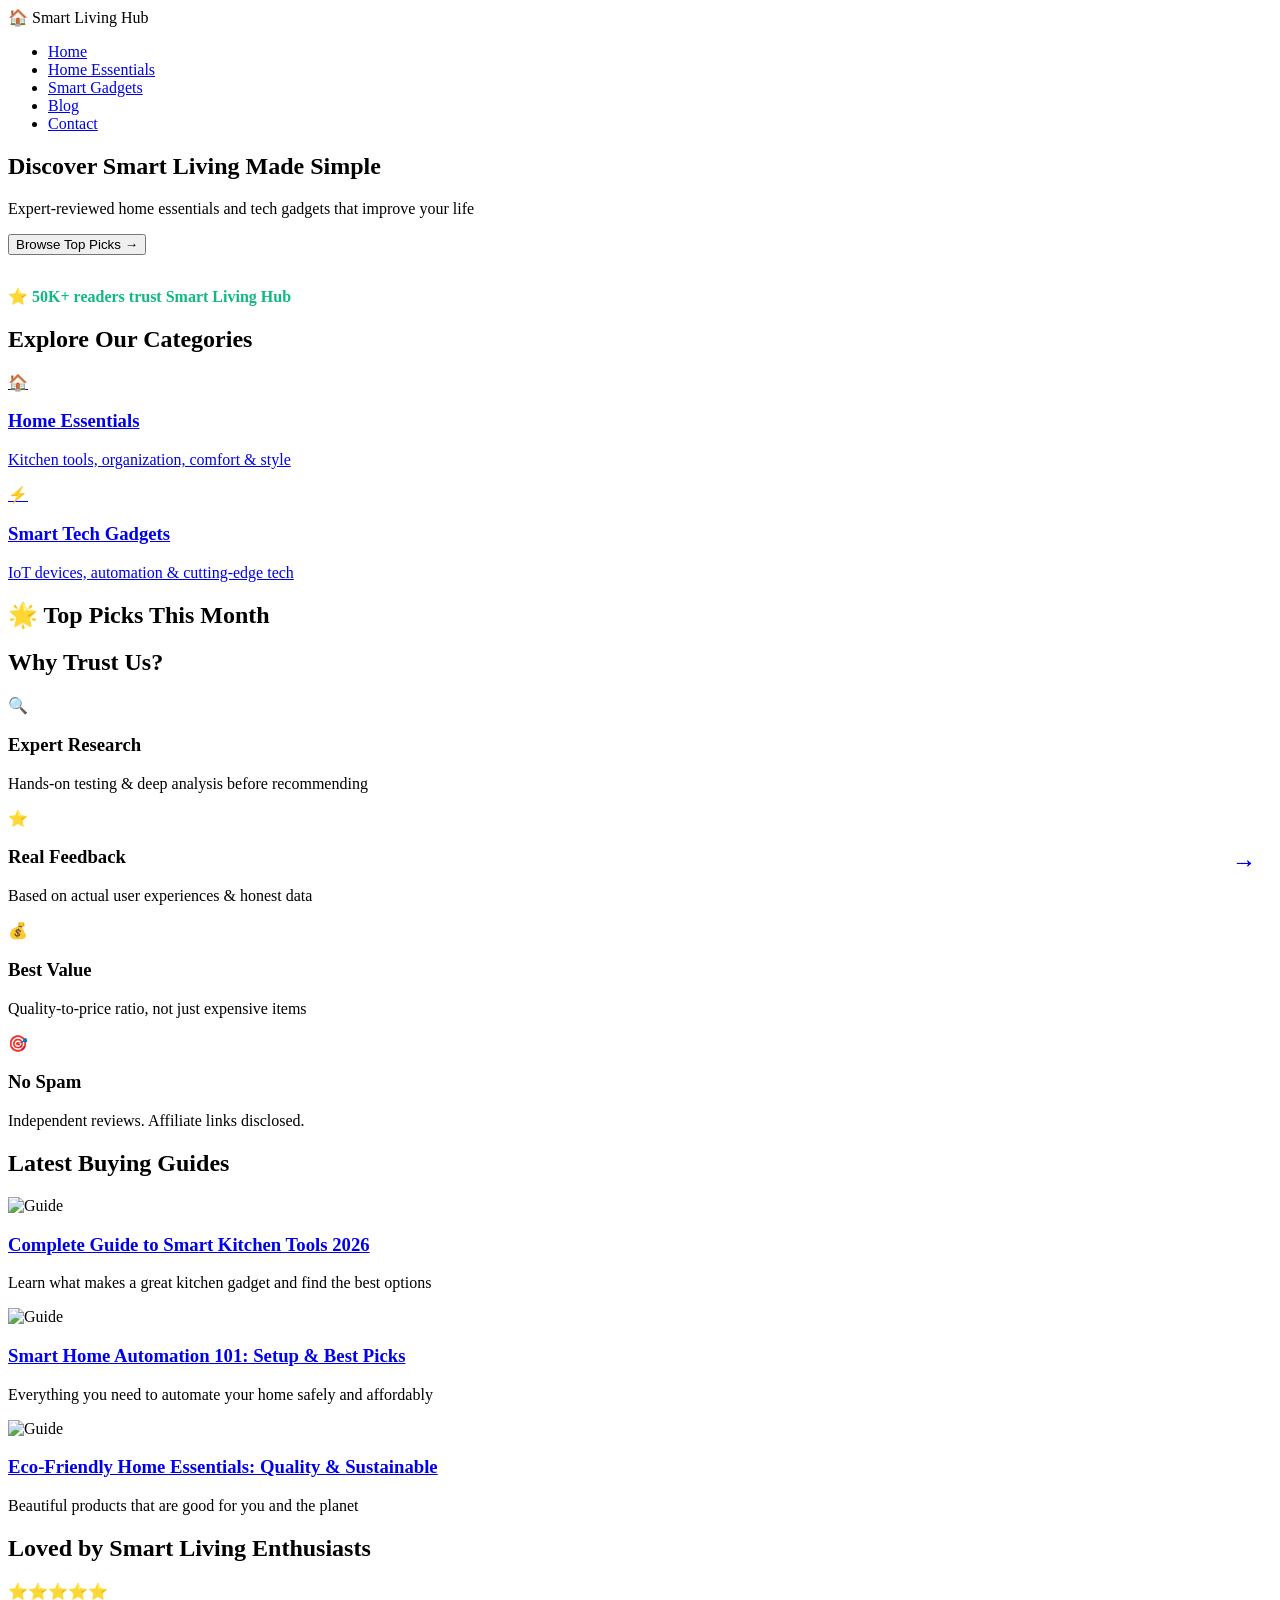
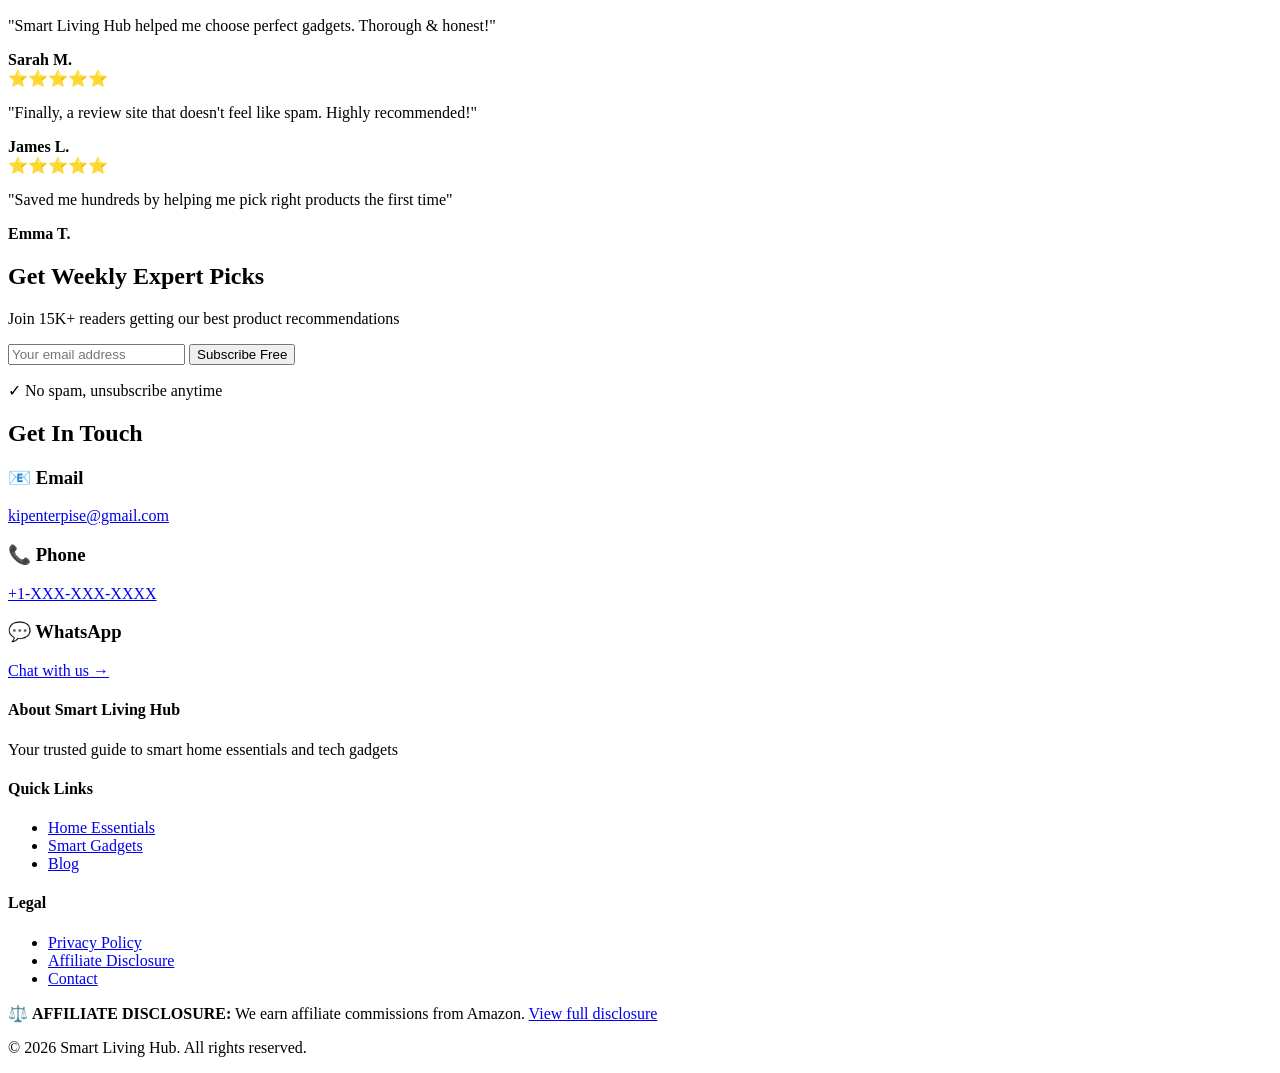
==== index.html @ 2794bf7b "Add initial HTML structure for Smart Living Hub This file contains the complete HTML structure for t" ====
<!DOCTYPE html>
<html lang="en">
<head>
    <meta charset="UTF-8">
    <meta name="viewport" content="width=device-width, initial-scale=1.0">
    <meta name="description" content="Smart Living Hub - Your trusted guide to home essentials and smart tech gadgets.">
    <title>Smart Living Hub - Premium Home & Tech Product Reviews</title>
    <link rel="stylesheet" href="css/styles.css">
</head>
<body>

<!-- NAVIGATION -->
<nav class="navbar sticky">
    <div class="container">
        <div class="navbar-brand">🏠 Smart Living Hub</div>
        <ul class="navbar-menu">
            <li><a href="index.html" class="active">Home</a></li>
            <li><a href="categories.html?cat=home-essentials">Home Essentials</a></li>
            <li><a href="categories.html?cat=smart-gadgets">Smart Gadgets</a></li>
            <li><a href="blog.html">Blog</a></li>
            <li><a href="#contact">Contact</a></li>
        </ul>
    </div>
</nav>

<!-- HERO SECTION -->
<section class="hero">
    <div class="container">
        <h1>Discover Smart Living Made Simple</h1>
        <p>Expert-reviewed home essentials and tech gadgets that improve your life</p>
        <button class="btn btn-primary btn-lg" onclick="document.getElementById('featured').scrollIntoView({behavior:'smooth'})">
            Browse Top Picks →
        </button>
        <p style="margin-top: 2rem; color: #10b981; font-weight: 600;">⭐ 50K+ readers trust Smart Living Hub</p>
    </div>
</section>

<!-- CATEGORIES -->
<section class="categories">
    <div class="container">
        <h2>Explore Our Categories</h2>
        <div class="category-grid">
            <a href="categories.html?cat=home-essentials" class="category-card">
                <div class="icon">🏠</div>
                <h3>Home Essentials</h3>
                <p>Kitchen tools, organization, comfort & style</p>
                <span style="position: absolute; right: 1.5rem; bottom: 1.5rem; font-size: 1.5rem;">→</span>
            </a>
            <a href="categories.html?cat=smart-gadgets" class="category-card">
                <div class="icon">⚡</div>
                <h3>Smart Tech Gadgets</h3>
                <p>IoT devices, automation & cutting-edge tech</p>
                <span style="position: absolute; right: 1.5rem; bottom: 1.5rem; font-size: 1.5rem;">→</span>
            </a>
        </div>
    </div>
</section>

<!-- FEATURED PRODUCTS -->
<section id="featured" class="featured">
    <div class="container">
        <h2>🌟 Top Picks This Month</h2>
        <div class="products-grid" id="products-container"></div>
    </div>
</section>

<!-- TRUST SECTION -->
<section class="trust">
    <div class="container">
        <h2>Why Trust Us?</h2>
        <div class="trust-grid">
            <div class="trust-card">
                <div class="icon">🔍</div>
                <h3>Expert Research</h3>
                <p>Hands-on testing & deep analysis before recommending</p>
            </div>
            <div class="trust-card">
                <div class="icon">⭐</div>
                <h3>Real Feedback</h3>
                <p>Based on actual user experiences & honest data</p>
            </div>
            <div class="trust-card">
                <div class="icon">💰</div>
                <h3>Best Value</h3>
                <p>Quality-to-price ratio, not just expensive items</p>
            </div>
            <div class="trust-card">
                <div class="icon">🎯</div>
                <h3>No Spam</h3>
                <p>Independent reviews. Affiliate links disclosed.</p>
            </div>
        </div>
    </div>
</section>

<!-- BUYING GUIDES -->
<section class="guides">
    <div class="container">
        <h2>Latest Buying Guides</h2>
        <div class="guides-grid">
            <article class="guide-card">
                <img src="https://via.placeholder.com/300x200?text=Smart+Kitchen+Guide" alt="Guide">
                <h3><a href="blog.html">Complete Guide to Smart Kitchen Tools 2026</a></h3>
                <p>Learn what makes a great kitchen gadget and find the best options</p>
            </article>
            <article class="guide-card">
                <img src="https://via.placeholder.com/300x200?text=Smart+Home+Setup" alt="Guide">
                <h3><a href="blog.html">Smart Home Automation 101: Setup & Best Picks</a></h3>
                <p>Everything you need to automate your home safely and affordably</p>
            </article>
            <article class="guide-card">
                <img src="https://via.placeholder.com/300x200?text=Eco+Home" alt="Guide">
                <h3><a href="blog.html">Eco-Friendly Home Essentials: Quality & Sustainable</a></h3>
                <p>Beautiful products that are good for you and the planet</p>
            </article>
        </div>
    </div>
</section>

<!-- TESTIMONIALS -->
<section class="testimonials">
    <div class="container">
        <h2>Loved by Smart Living Enthusiasts</h2>
        <div class="testimonials-grid">
            <div class="testimonial">
                <div class="stars">⭐⭐⭐⭐⭐</div>
                <p>"Smart Living Hub helped me choose perfect gadgets. Thorough & honest!"</p>
                <strong>Sarah M.</strong>
            </div>
            <div class="testimonial">
                <div class="stars">⭐⭐⭐⭐⭐</div>
                <p>"Finally, a review site that doesn't feel like spam. Highly recommended!"</p>
                <strong>James L.</strong>
            </div>
            <div class="testimonial">
                <div class="stars">⭐⭐⭐⭐⭐</div>
                <p>"Saved me hundreds by helping me pick right products the first time"</p>
                <strong>Emma T.</strong>
            </div>
        </div>
    </div>
</section>

<!-- EMAIL SIGNUP -->
<section class="email-signup">
    <div class="container">
        <h2>Get Weekly Expert Picks</h2>
        <p>Join 15K+ readers getting our best product recommendations</p>
        <form id="email-form">
            <input type="email" placeholder="Your email address" required>
            <button type="submit" class="btn btn-primary">Subscribe Free</button>
        </form>
        <p class="small">✓ No spam, unsubscribe anytime</p>
    </div>
</section>

<!-- CONTACT SECTION -->
<section id="contact" class="contact">
    <div class="container">
        <h2>Get In Touch</h2>
        <div class="contact-grid">
            <div class="contact-item">
                <h3>📧 Email</h3>
                <p><a href="mailto:kipenterpise@gmail.com">kipenterpise@gmail.com</a></p>
            </div>
            <div class="contact-item">
                <h3>📞 Phone</h3>
                <p><a href="tel:+1-XXX-XXX-XXXX">+1-XXX-XXX-XXXX</a></p>
            </div>
            <div class="contact-item">
                <h3>💬 WhatsApp</h3>
                <p><a href="https://wa.me/1234567890" target="_blank">Chat with us →</a></p>
            </div>
        </div>
    </div>
</section>

<!-- FOOTER -->
<footer class="footer">
    <div class="container footer-grid">
        <div>
            <h4>About Smart Living Hub</h4>
            <p>Your trusted guide to smart home essentials and tech gadgets</p>
        </div>
        <div>
            <h4>Quick Links</h4>
            <ul>
                <li><a href="categories.html?cat=home-essentials">Home Essentials</a></li>
                <li><a href="categories.html?cat=smart-gadgets">Smart Gadgets</a></li>
                <li><a href="blog.html">Blog</a></li>
            </ul>
        </div>
        <div>
            <h4>Legal</h4>
            <ul>
                <li><a href="#privacy">Privacy Policy</a></li>
                <li><a href="#affiliate">Affiliate Disclosure</a></li>
                <li><a href="#contact">Contact</a></li>
            </ul>
        </div>
    </div>
    <div class="footer-bottom">
        <p>⚖️ <strong>AFFILIATE DISCLOSURE:</strong> We earn affiliate commissions from Amazon. <a href="#affiliate">View full disclosure</a></p>
        <p>&copy; 2026 Smart Living Hub. All rights reserved.</p>
    </div>
</footer>

<script src="js/main.js"></script>
<script src="js/products.js"></script>

</body>
</html>
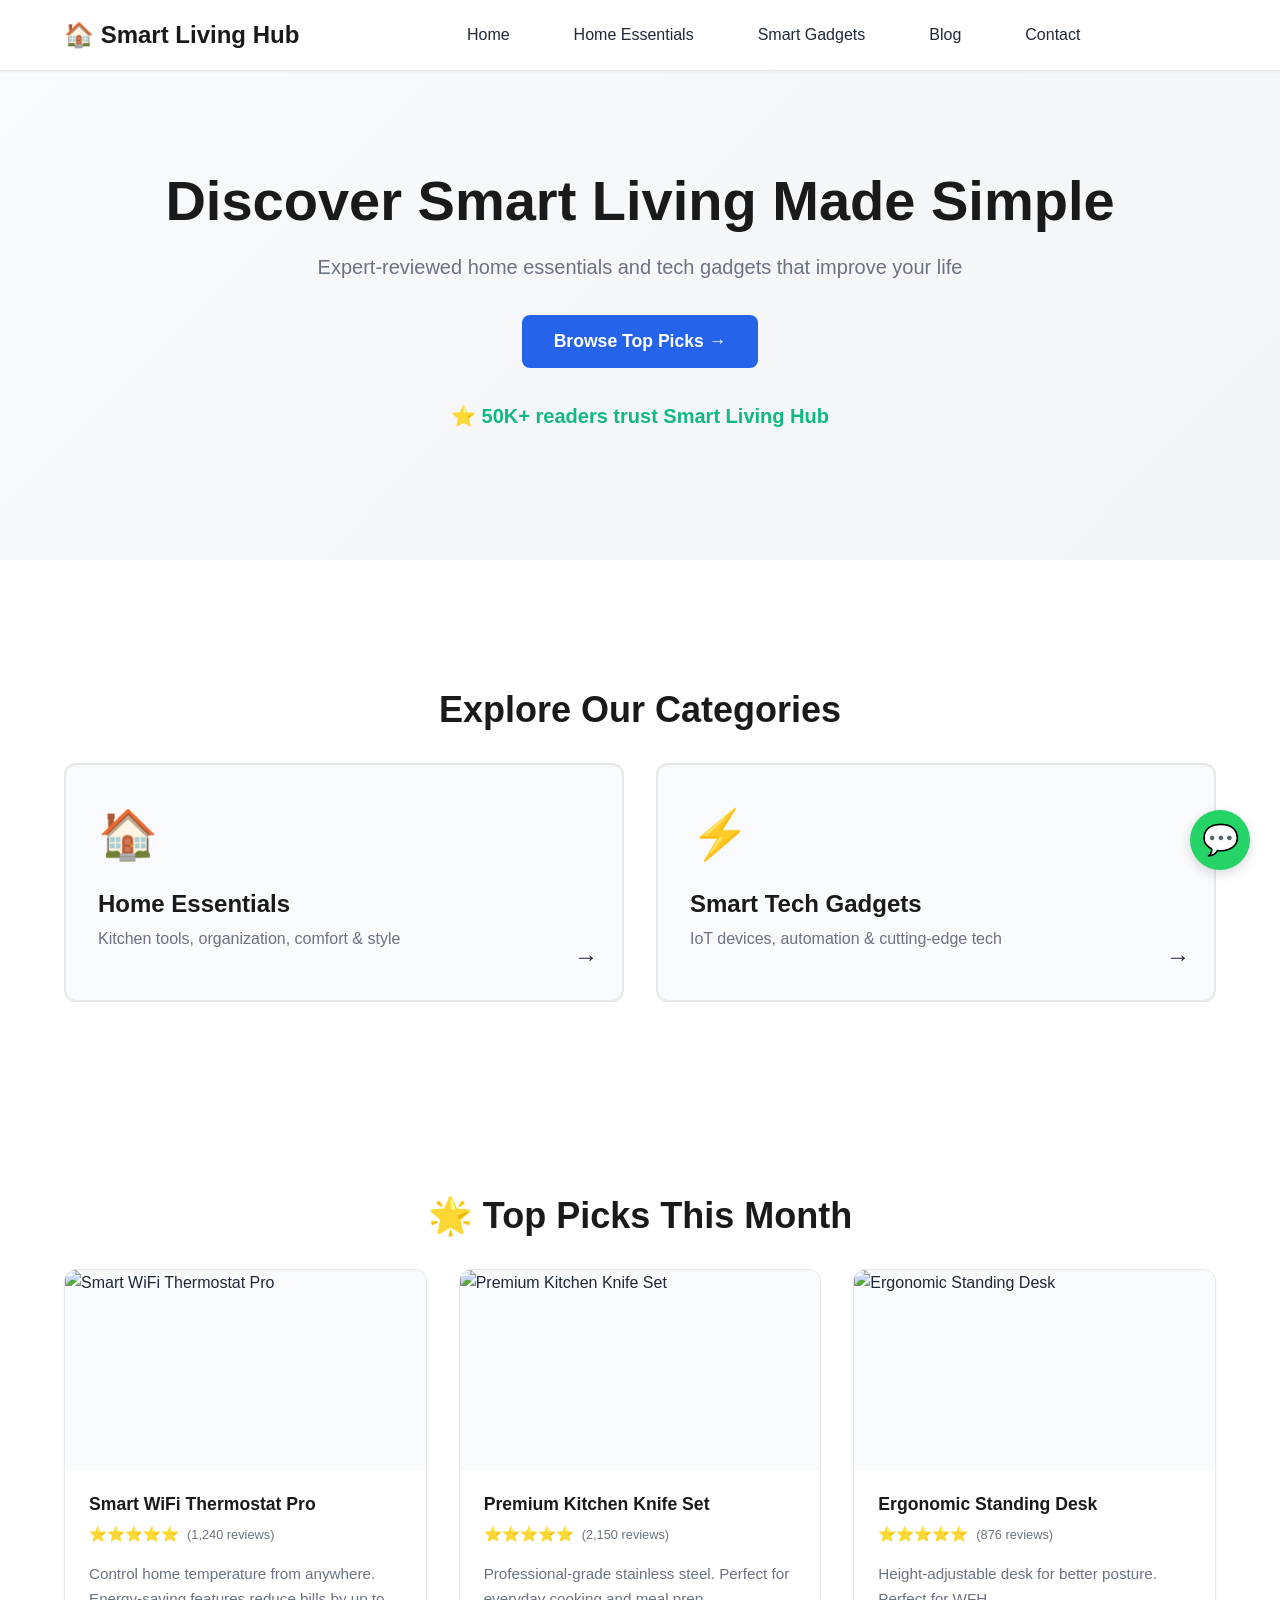
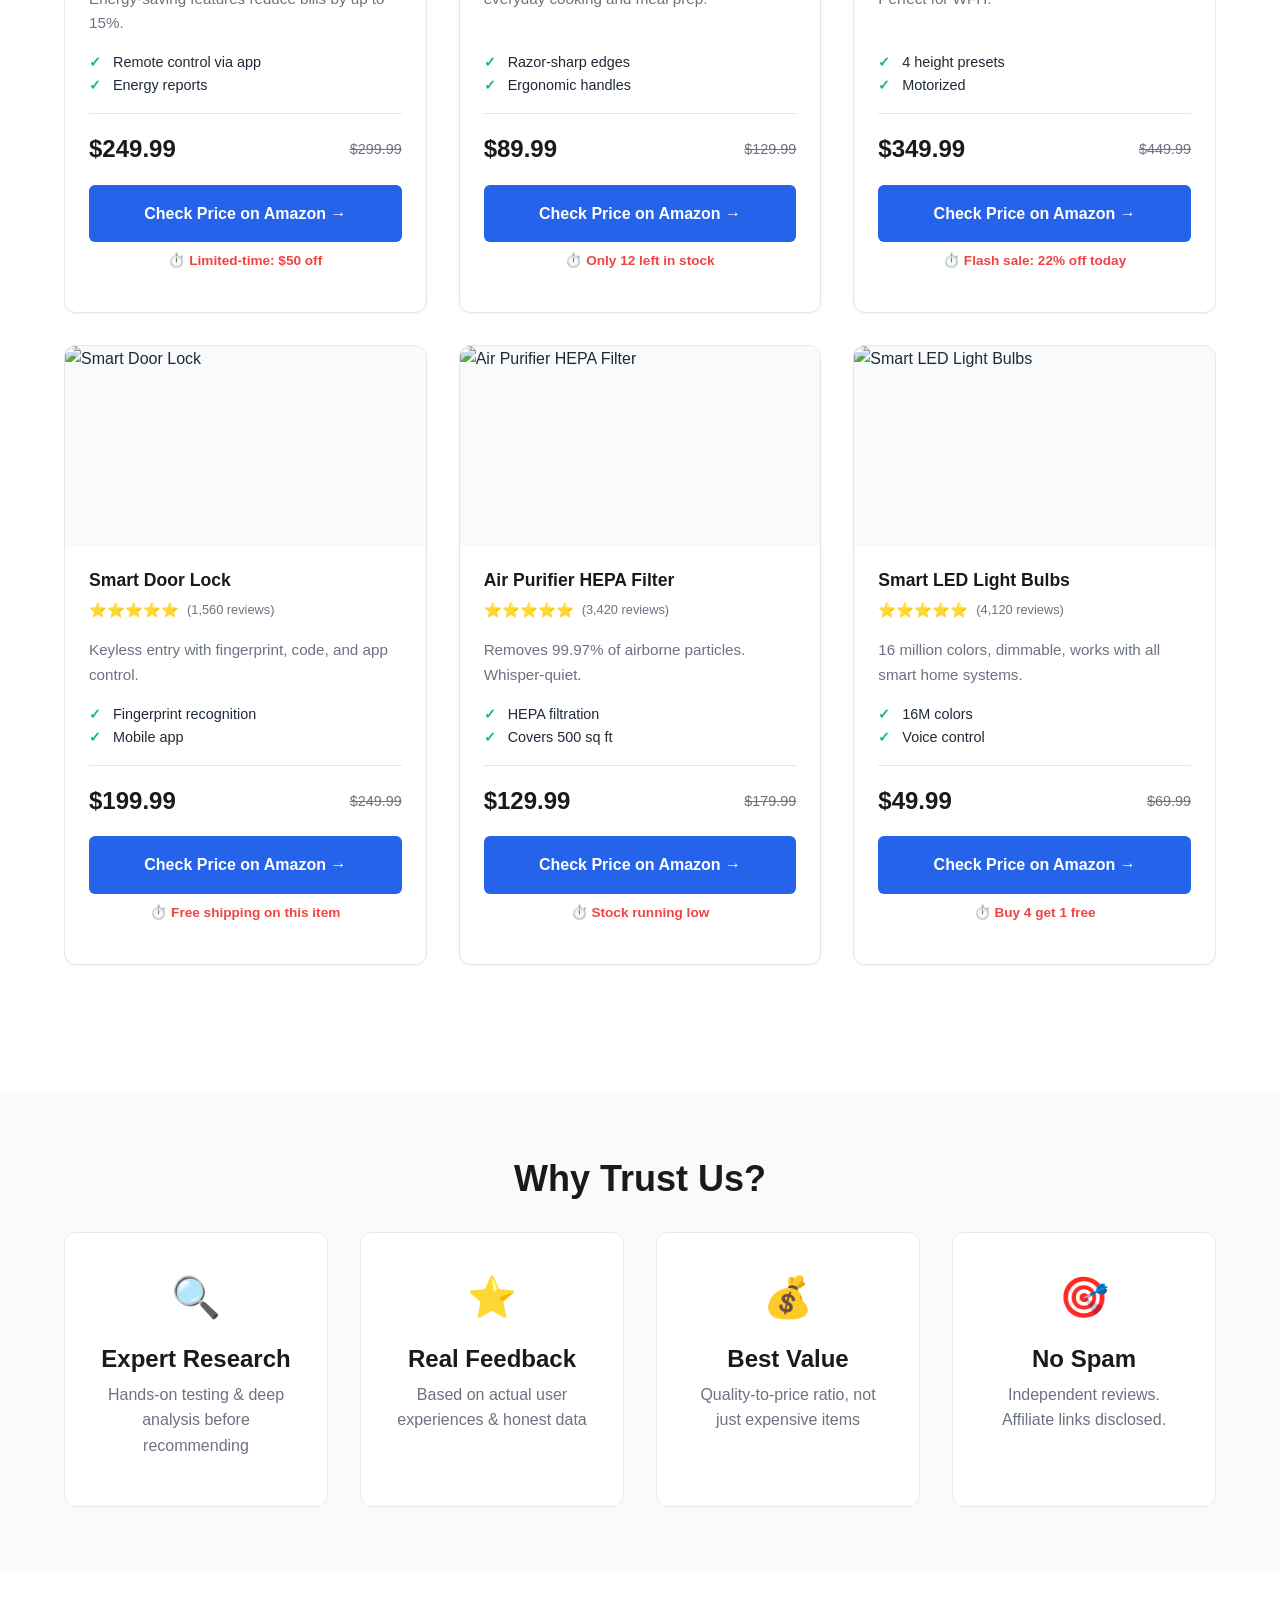
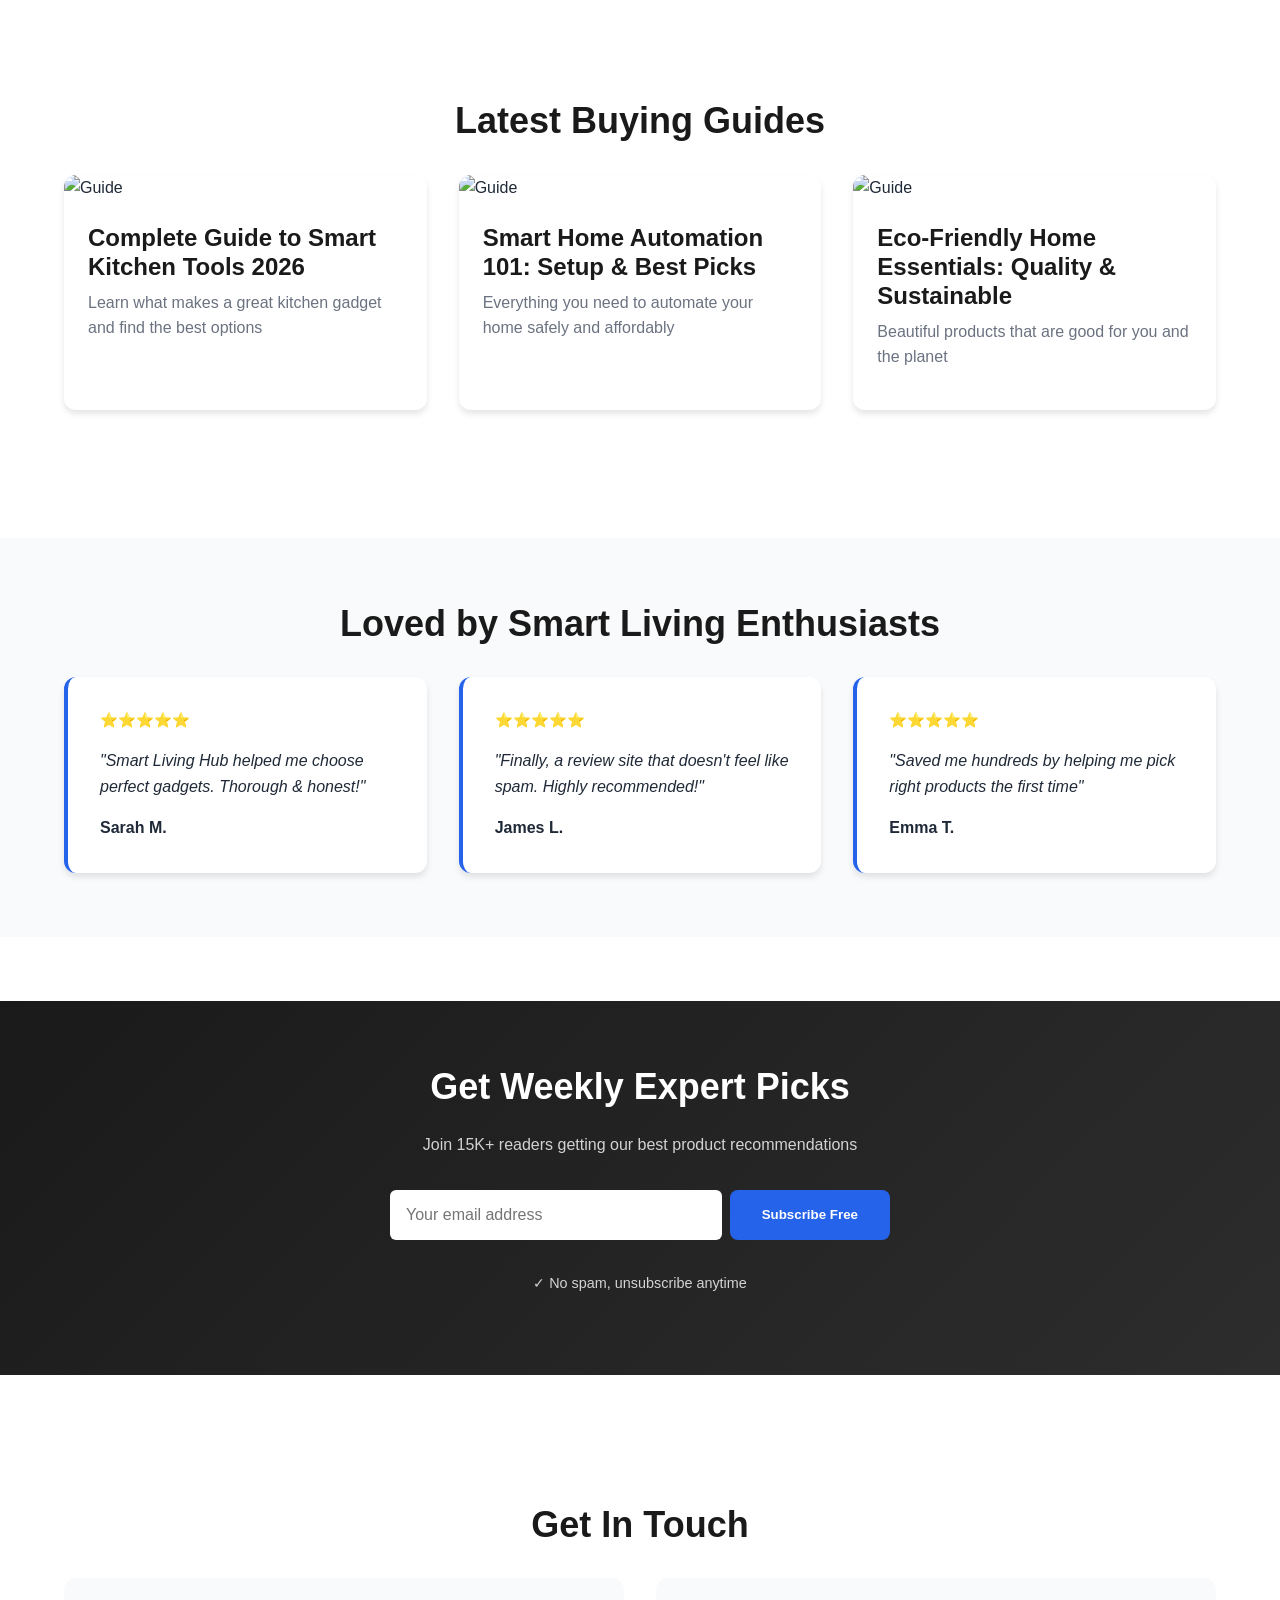
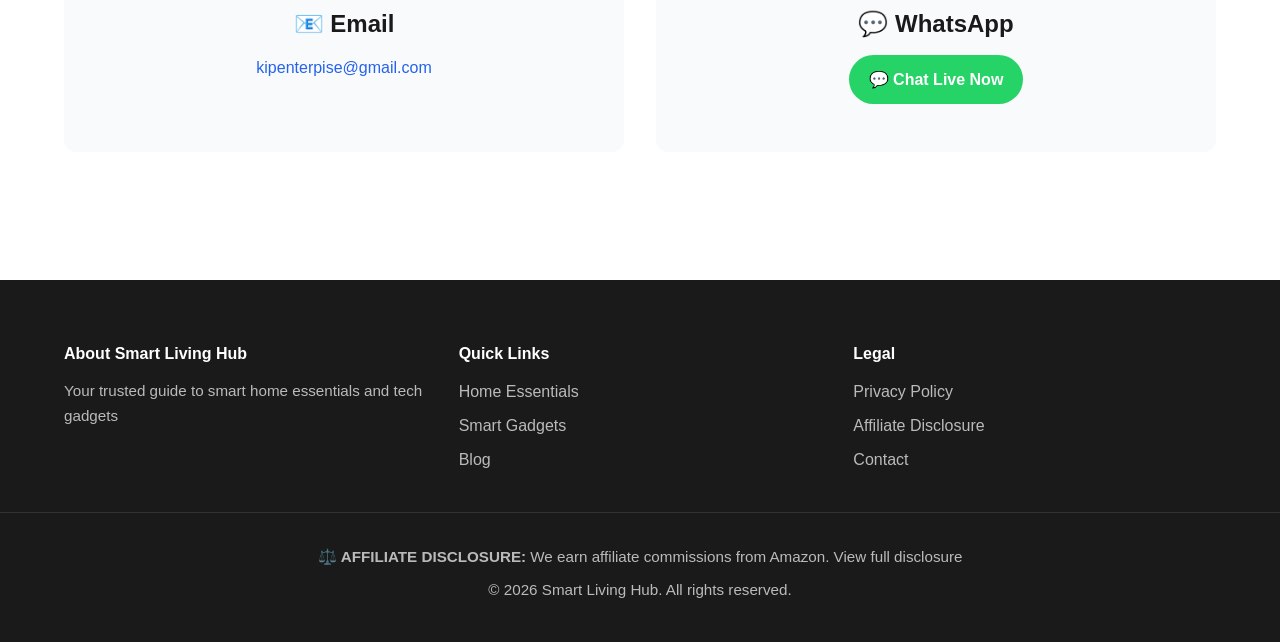
==== commit d3ce2391: "Implement WhatsApp chat button in index.html Added a WhatsApp direct chat button and updated the Wha" ====
--- a/index.html
+++ b/index.html
@@ -164,17 +164,23 @@
                 <p><a href="mailto:kipenterpise@gmail.com">kipenterpise@gmail.com</a></p>
             </div>
             <div class="contact-item">
-                <h3>📞 Phone</h3>
-                <p><a href="tel:+1-XXX-XXX-XXXX">+1-XXX-XXX-XXXX</a></p>
-            </div>
-            <div class="contact-item">
                 <h3>💬 WhatsApp</h3>
-                <p><a href="https://wa.me/1234567890" target="_blank">Chat with us →</a></p>
-            </div>
-        </div>
-    </div>
-</section>
-
+                <p><a href="https://wa.me/254728327873?text=Hello!%20I%20have%20a%20question%20about%20your%20products." target="_blank" style="
+                    display: inline-block;
+                    background-color: #25d366;
+                    color: white;
+                    padding: 12px 20px;
+                    border-radius: 50px;
+                    font-weight: bold;
+                    text-decoration: none;
+                    transition: all 0.3s ease;
+                " onmouseover="this.style.backgroundColor='#20ba5e'" onmouseout="this.style.backgroundColor='#25d366'">
+                    💬 Chat Live Now
+                </a></p>
+            </div>
+        </div>
+    </div>
+</section>
 <!-- FOOTER -->
 <footer class="footer">
     <div class="container footer-grid">
@@ -207,6 +213,29 @@
 
 <script src="js/main.js"></script>
 <script src="js/products.js"></script>
-
+<!-- WhatsApp Direct Chat Button -->
+<a href="https://wa.me/254728327873?text=Hello!%20I%20have%20a%20question%20about%20your%20products." target="_blank" style="
+    position: fixed;
+    width: 60px;
+    height: 60px;
+    bottom: 30px;
+    right: 30px;
+    background-color: #25d366;
+    color: white;
+    border-radius: 50px;
+    text-align: center;
+    font-size: 30px;
+    line-height: 60px;
+    box-shadow: 0 4px 12px rgba(0, 0, 0, 0.15);
+    z-index: 999;
+    text-decoration: none;
+    display: flex;
+    align-items: center;
+    justify-content: center;
+    cursor: pointer;
+    transition: all 0.3s ease;
+" title="Chat with us on WhatsApp" onmouseover="this.style.backgroundColor='#20ba5e'; this.style.transform='scale(1.1)'" onmouseout="this.style.backgroundColor='#25d366'; this.style.transform='scale(1)'">
+    💬
+</a>
 </body>
 </html>
--- a/css/styles.css
+++ b/css/styles.css
@@ -0,0 +1,633 @@
+/* ===== VARIABLES ===== */
+:root {
+    --primary: #1a1a1a;
+    --secondary: #ffffff;
+    --accent: #2563eb;
+    --accent-light: #3b82f6;
+    --text-dark: #1f2937;
+    --text-light: #6b7280;
+    --bg-light: #f9fafb;
+    --border: #e5e7eb;
+    --success: #10b981;
+    --warning: #f59e0b;
+}
+
+* {
+    margin: 0;
+    padding: 0;
+    box-sizing: border-box;
+}
+
+html {
+    scroll-behavior: smooth;
+    font-size: 16px;
+}
+
+body {
+    font-family: -apple-system, BlinkMacSystemFont, 'Segoe UI', 'Roboto', sans-serif;
+    color: var(--text-dark);
+    background: var(--secondary);
+    line-height: 1.6;
+}
+
+.container {
+    max-width: 1200px;
+    margin: 0 auto;
+    padding: 0 1.5rem;
+}
+
+h1, h2, h3, h4, h5, h6 {
+    font-weight: 700;
+    line-height: 1.2;
+    margin-bottom: 1.5rem;
+    color: var(--primary);
+}
+
+h1 { font-size: 3rem; }
+h2 { font-size: 2.25rem; text-align: center; }
+h3 { font-size: 1.5rem; }
+
+p { margin-bottom: 1rem; color: var(--text-light); }
+
+a {
+    color: var(--accent);
+    text-decoration: none;
+    transition: all 0.3s ease;
+}
+
+a:hover {
+    color: var(--accent-light);
+    text-decoration: underline;
+}
+
+/* ===== BUTTONS ===== */
+.btn {
+    display: inline-block;
+    padding: 0.75rem 1.5rem;
+    border: none;
+    border-radius: 8px;
+    font-weight: 600;
+    cursor: pointer;
+    transition: all 0.3s ease;
+    text-decoration: none;
+}
+
+.btn-primary {
+    background-color: var(--accent);
+    color: var(--secondary);
+}
+
+.btn-primary:hover {
+    background-color: var(--accent-light);
+    transform: translateY(-2px);
+    box-shadow: 0 10px 15px rgba(0, 0, 0, 0.1);
+}
+
+.btn-lg {
+    padding: 1rem 2rem;
+    font-size: 1.1rem;
+}
+
+/* ===== NAVBAR ===== */
+.navbar {
+    background: var(--secondary);
+    border-bottom: 1px solid var(--border);
+    padding: 1rem 0;
+    position: sticky;
+    top: 0;
+    z-index: 100;
+    box-shadow: 0 1px 2px rgba(0, 0, 0, 0.05);
+}
+
+.navbar .container {
+    display: flex;
+    justify-content: space-between;
+    align-items: center;
+    gap: 2rem;
+}
+
+.navbar-brand {
+    font-size: 1.5rem;
+    font-weight: 700;
+    color: var(--primary);
+}
+
+.navbar-menu {
+    display: flex;
+    list-style: none;
+    gap: 2rem;
+    flex: 1;
+    justify-content: center;
+}
+
+.navbar-menu a {
+    color: var(--text-dark);
+    font-weight: 500;
+    padding: 0.5rem 1rem;
+    border-radius: 6px;
+    transition: all 0.3s ease;
+}
+
+.navbar-menu a:hover,
+.navbar-menu a.active {
+    background-color: var(--bg-light);
+    color: var(--accent);
+}
+
+/* ===== HERO ===== */
+.hero {
+    background: linear-gradient(135deg, #f9fafb 0%, #f3f4f6 100%);
+    padding: 6rem 0;
+    margin-bottom: 4rem;
+    text-align: center;
+}
+
+.hero h1 {
+    font-size: 3.5rem;
+    margin-bottom: 1rem;
+}
+
+.hero p {
+    font-size: 1.25rem;
+    margin-bottom: 2rem;
+    color: var(--text-light);
+}
+
+/* ===== CATEGORIES ===== */
+.categories {
+    padding: 4rem 0;
+    margin-bottom: 4rem;
+}
+
+.category-grid {
+    display: grid;
+    grid-template-columns: repeat(2, 1fr);
+    gap: 2rem;
+    margin-top: 2rem;
+}
+
+.category-card {
+    background: var(--bg-light);
+    padding: 2rem;
+    border-radius: 12px;
+    border: 2px solid var(--border);
+    text-decoration: none;
+    color: var(--text-dark);
+    transition: all 0.3s ease;
+    position: relative;
+    overflow: hidden;
+}
+
+.category-card:hover {
+    border-color: var(--accent);
+    transform: translateY(-4px);
+    box-shadow: 0 10px 15px rgba(0, 0, 0, 0.1);
+}
+
+.category-card .icon {
+    font-size: 3rem;
+    margin-bottom: 1rem;
+}
+
+.category-card h3 {
+    margin-bottom: 0.5rem;
+    color: var(--primary);
+}
+
+.category-card p {
+    color: var(--text-light);
+}
+
+/* ===== PRODUCTS GRID ===== */
+.featured {
+    padding: 4rem 0;
+    margin-bottom: 4rem;
+}
+
+.products-grid {
+    display: grid;
+    grid-template-columns: repeat(auto-fill, minmax(280px, 1fr));
+    gap: 2rem;
+    margin-top: 2rem;
+}
+
+/* ===== PRODUCT CARD ===== */
+.product-card {
+    background: var(--secondary);
+    border: 1px solid var(--border);
+    border-radius: 12px;
+    overflow: hidden;
+    transition: all 0.3s ease;
+    box-shadow: 0 1px 2px rgba(0, 0, 0, 0.05);
+    display: flex;
+    flex-direction: column;
+    height: 100%;
+}
+
+.product-card:hover {
+    box-shadow: 0 10px 15px rgba(0, 0, 0, 0.1);
+    transform: translateY(-4px);
+    border-color: var(--accent);
+}
+
+.product-image {
+    width: 100%;
+    height: 200px;
+    background: var(--bg-light);
+    display: flex;
+    align-items: center;
+    justify-content: center;
+    overflow: hidden;
+}
+
+.product-image img {
+    width: 100%;
+    height: 100%;
+    object-fit: cover;
+}
+
+.product-badge {
+    position: absolute;
+    top: 0.5rem;
+    right: 0.5rem;
+    background: var(--warning);
+    color: var(--secondary);
+    padding: 0.5rem;
+    border-radius: 6px;
+    font-size: 0.8rem;
+    font-weight: 600;
+}
+
+.product-body {
+    padding: 1.5rem;
+    flex: 1;
+    display: flex;
+    flex-direction: column;
+}
+
+.product-title {
+    font-size: 1.1rem;
+    font-weight: 600;
+    margin-bottom: 0.5rem;
+    color: var(--primary);
+}
+
+.product-rating {
+    display: flex;
+    align-items: center;
+    gap: 0.5rem;
+    margin-bottom: 1rem;
+}
+
+.stars {
+    color: var(--warning);
+    font-size: 0.9rem;
+}
+
+.rating-count {
+    font-size: 0.8rem;
+    color: var(--text-light);
+}
+
+.product-description {
+    font-size: 0.95rem;
+    color: var(--text-light);
+    margin-bottom: 1rem;
+    flex: 1;
+}
+
+.product-benefits {
+    list-style: none;
+    font-size: 0.9rem;
+    margin-bottom: 1rem;
+}
+
+.product-benefits li:before {
+    content: "✓ ";
+    color: var(--success);
+    font-weight: 600;
+    margin-right: 0.5rem;
+}
+
+.product-price {
+    display: flex;
+    justify-content: space-between;
+    align-items: center;
+    margin-bottom: 1rem;
+    padding-top: 1rem;
+    border-top: 1px solid var(--border);
+}
+
+.price-current {
+    font-size: 1.5rem;
+    font-weight: 700;
+    color: var(--primary);
+}
+
+.price-original {
+    font-size: 0.9rem;
+    color: var(--text-light);
+    text-decoration: line-through;
+}
+
+.product-cta {
+    width: 100%;
+    padding: 1rem;
+    background: var(--accent);
+    color: var(--secondary);
+    text-align: center;
+    border: none;
+    border-radius: 6px;
+    font-weight: 600;
+    cursor: pointer;
+    transition: all 0.3s ease;
+}
+
+.product-cta:hover {
+    background: var(--accent-light);
+}
+
+.product-urgency {
+    font-size: 0.85rem;
+    color: #ef4444;
+    font-weight: 600;
+    text-align: center;
+    margin-top: 0.5rem;
+}
+
+/* ===== TRUST SECTION ===== */
+.trust {
+    padding: 4rem 0;
+    margin-bottom: 4rem;
+    background: var(--bg-light);
+}
+
+.trust-grid {
+    display: grid;
+    grid-template-columns: repeat(auto-fit, minmax(250px, 1fr));
+    gap: 2rem;
+    margin-top: 2rem;
+}
+
+.trust-card {
+    background: var(--secondary);
+    padding: 2rem;
+    border-radius: 12px;
+    text-align: center;
+    border: 1px solid var(--border);
+    transition: all 0.3s ease;
+}
+
+.trust-card:hover {
+    box-shadow: 0 10px 15px rgba(0, 0, 0, 0.1);
+    transform: translateY(-4px);
+}
+
+.trust-card .icon {
+    font-size: 2.5rem;
+    margin-bottom: 1rem;
+}
+
+.trust-card h3 {
+    margin-bottom: 0.5rem;
+}
+
+/* ===== GUIDES ===== */
+.guides {
+    padding: 4rem 0;
+    margin-bottom: 4rem;
+}
+
+.guides-grid {
+    display: grid;
+    grid-template-columns: repeat(auto-fit, minmax(300px, 1fr));
+    gap: 2rem;
+    margin-top: 2rem;
+}
+
+.guide-card {
+    background: var(--secondary);
+    border-radius: 12px;
+    overflow: hidden;
+    box-shadow: 0 4px 6px rgba(0, 0, 0, 0.1);
+    transition: all 0.3s ease;
+}
+
+.guide-card:hover {
+    transform: translateY(-4px);
+    box-shadow: 0 10px 15px rgba(0, 0, 0, 0.1);
+}
+
+.guide-card img {
+    width: 100%;
+    height: 200px;
+    object-fit: cover;
+}
+
+.guide-card h3 {
+    padding: 1.5rem 1.5rem 0;
+    margin: 0;
+}
+
+.guide-card p {
+    padding: 0.5rem 1.5rem 1.5rem;
+}
+
+.guide-card a {
+    color: var(--primary);
+}
+
+/* ===== TESTIMONIALS ===== */
+.testimonials {
+    padding: 4rem 0;
+    margin-bottom: 4rem;
+    background: var(--bg-light);
+}
+
+.testimonials-grid {
+    display: grid;
+    grid-template-columns: repeat(auto-fit, minmax(280px, 1fr));
+    gap: 2rem;
+    margin-top: 2rem;
+}
+
+.testimonial {
+    background: var(--secondary);
+    padding: 2rem;
+    border-radius: 12px;
+    border-left: 4px solid var(--accent);
+    box-shadow: 0 4px 6px rgba(0, 0, 0, 0.1);
+}
+
+.testimonial .stars {
+    display: block;
+    margin-bottom: 1rem;
+}
+
+.testimonial p {
+    margin-bottom: 1rem;
+    font-style: italic;
+    color: var(--text-dark);
+}
+
+/* ===== EMAIL SIGNUP ===== */
+.email-signup {
+    background: linear-gradient(135deg, #1a1a1a 0%, #2d2d2d 100%);
+    color: var(--secondary);
+    padding: 4rem 0;
+    margin-bottom: 4rem;
+    text-align: center;
+}
+
+.email-signup h2 {
+    color: var(--secondary);
+}
+
+.email-signup p {
+    color: rgba(255, 255, 255, 0.8);
+}
+
+#email-form {
+    display: flex;
+    gap: 0.5rem;
+    max-width: 500px;
+    margin: 2rem auto;
+    justify-content: center;
+}
+
+#email-form input {
+    flex: 1;
+    padding: 1rem;
+    border: none;
+    border-radius: 6px;
+    font-size: 1rem;
+}
+
+#email-form button {
+    padding: 1rem 2rem;
+}
+
+.small {
+    font-size: 0.9rem;
+    color: rgba(255, 255, 255, 0.7);
+}
+
+/* ===== CONTACT ===== */
+.contact {
+    padding: 4rem 0;
+    margin-bottom: 4rem;
+}
+
+.contact-grid {
+    display: grid;
+    grid-template-columns: repeat(auto-fit, minmax(250px, 1fr));
+    gap: 2rem;
+    margin-top: 2rem;
+}
+
+.contact-item {
+    background: var(--bg-light);
+    padding: 2rem;
+    border-radius: 12px;
+    text-align: center;
+}
+
+.contact-item h3 {
+    margin-bottom: 1rem;
+}
+
+/* ===== FOOTER ===== */
+.footer {
+    background: var(--primary);
+    color: var(--secondary);
+    padding: 4rem 0 2rem;
+}
+
+.footer-grid {
+    display: grid;
+    grid-template-columns: repeat(3, 1fr);
+    gap: 2rem;
+    margin-bottom: 2rem;
+}
+
+.footer h4 {
+    color: var(--secondary);
+    margin-bottom: 1rem;
+}
+
+.footer p {
+    color: rgba(255, 255, 255, 0.7);
+    font-size: 0.95rem;
+}
+
+.footer ul {
+    list-style: none;
+}
+
+.footer li {
+    margin-bottom: 0.5rem;
+}
+
+.footer a {
+    color: rgba(255, 255, 255, 0.7);
+}
+
+.footer a:hover {
+    color: var(--secondary);
+}
+
+.footer-bottom {
+    border-top: 1px solid rgba(255, 255, 255, 0.1);
+    padding-top: 2rem;
+    text-align: center;
+    font-size: 0.85rem;
+    color: rgba(255, 255, 255, 0.6);
+}
+
+.footer-bottom p {
+    margin-bottom: 0.5rem;
+}
+
+/* ===== RESPONSIVE ===== */
+@media (max-width: 768px) {
+    .container {
+        padding: 0 1rem;
+    }
+    
+    h1 { font-size: 2rem; }
+    h2 { font-size: 1.5rem; }
+    h3 { font-size: 1.25rem; }
+    
+    .navbar .container {
+        flex-wrap: wrap;
+    }
+    
+    .navbar-menu {
+        width: 100%;
+        gap: 1rem;
+        flex-direction: column;
+        order: 3;
+        margin-top: 1rem;
+    }
+    
+    .category-grid,
+    .products-grid,
+    .guides-grid,
+    .testimonials-grid,
+    .contact-grid {
+        grid-template-columns: 1fr;
+    }
+    
+    .footer-grid {
+        grid-template-columns: 1fr;
+    }
+    
+    #email-form {
+        flex-direction: column;
+    }
+    
+    #email-form input,
+    #email-form button {
+        width: 100%;
+    }
+}
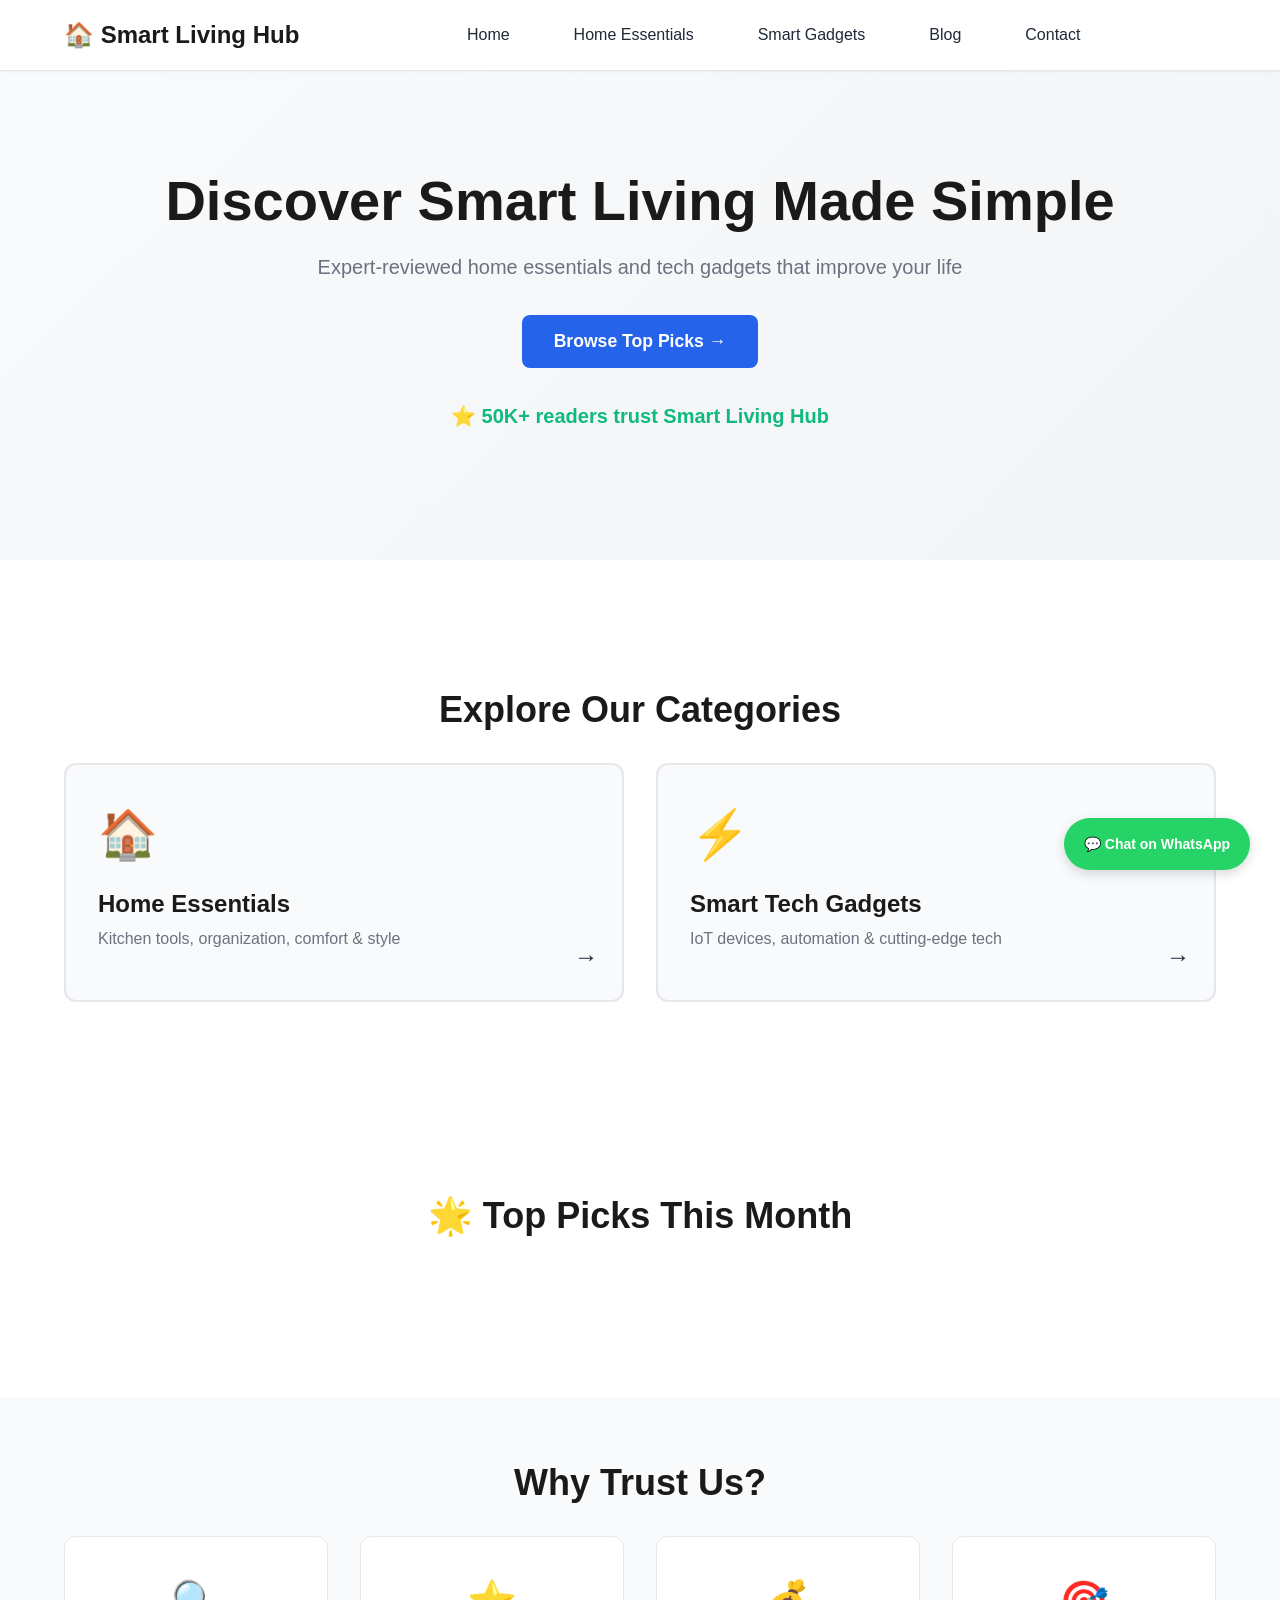
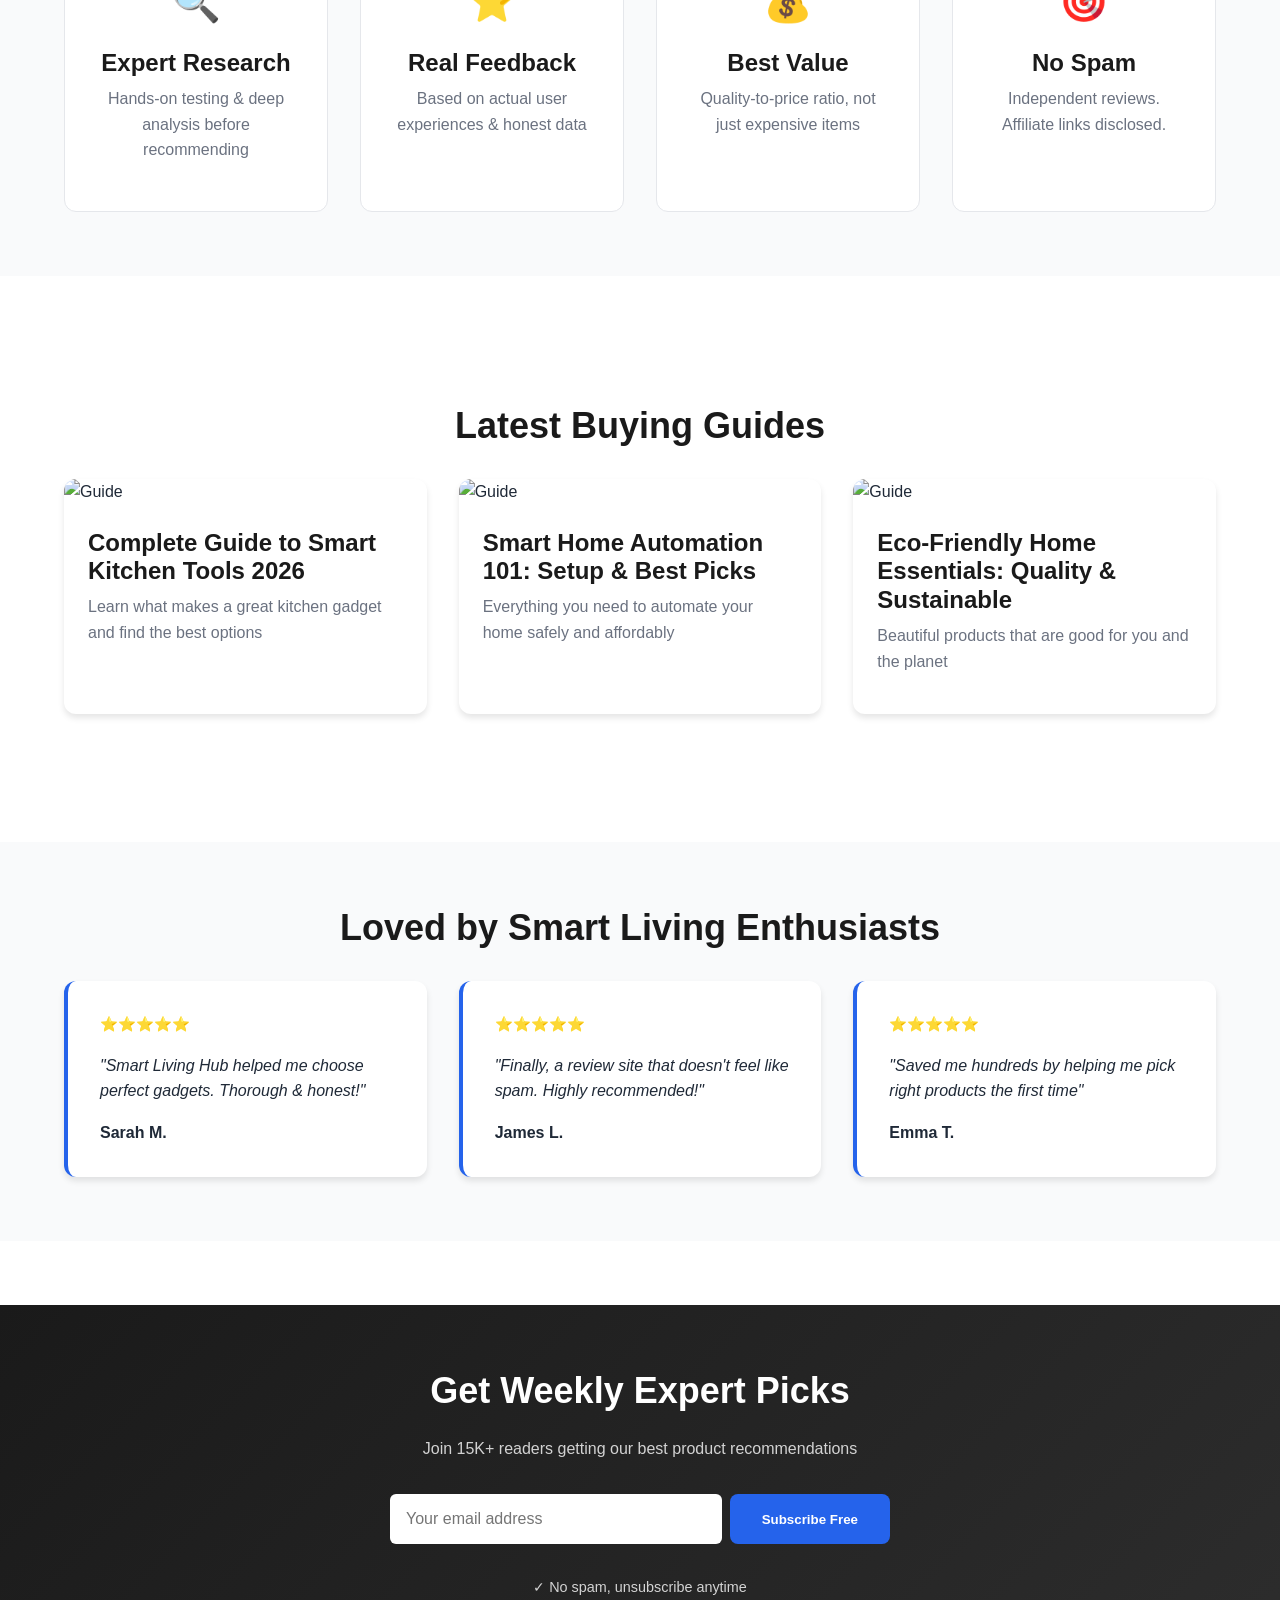
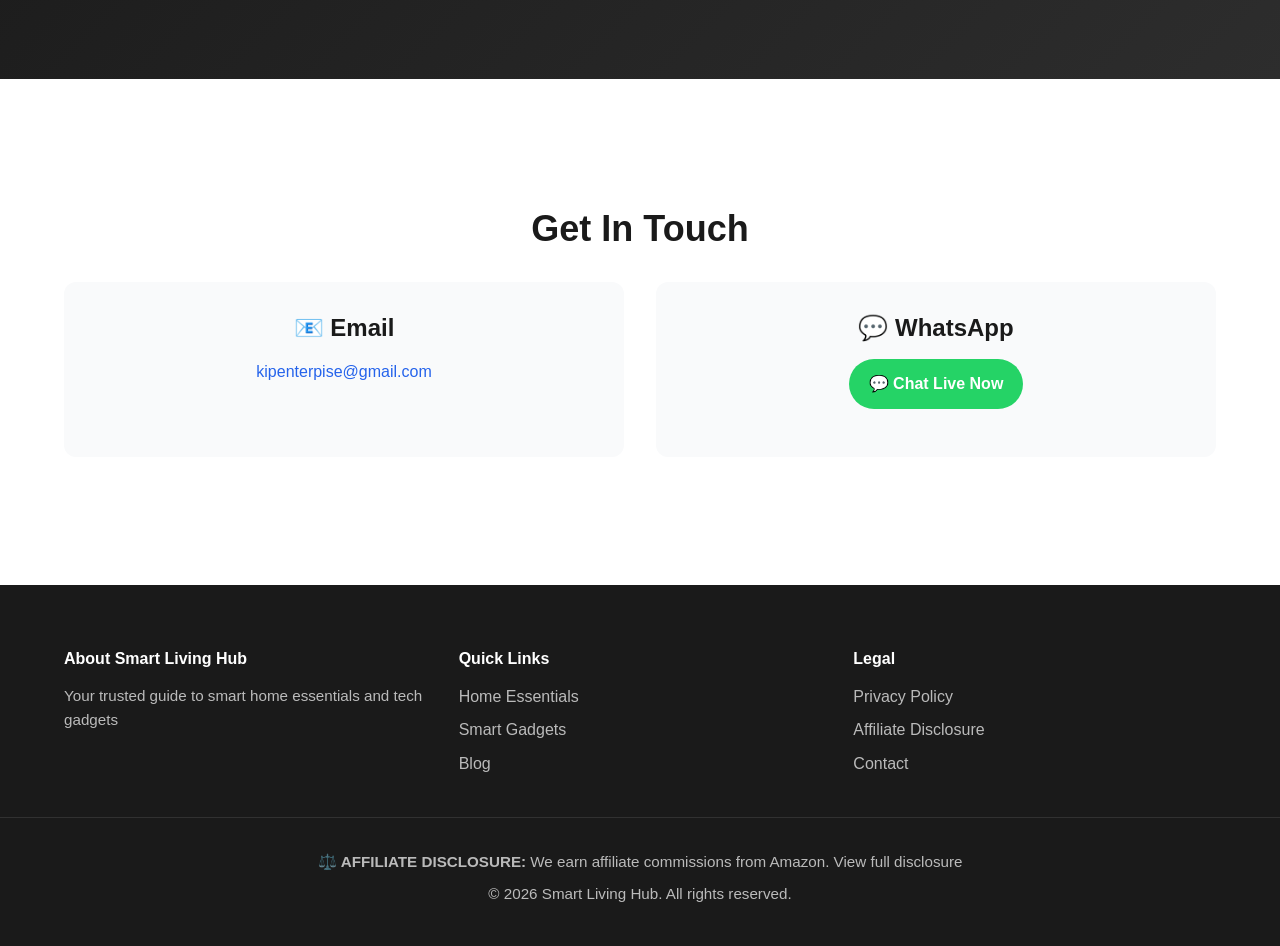
==== commit 8b62976f: "Refactor WhatsApp chat button appearance Updated WhatsApp chat button styles and text." ====
--- a/index.html
+++ b/index.html
@@ -213,29 +213,25 @@
 
 <script src="js/main.js"></script>
 <script src="js/products.js"></script>
-<!-- WhatsApp Direct Chat Button -->
+<!-- WhatsApp Chat Button with Text -->
 <a href="https://wa.me/254728327873?text=Hello!%20I%20have%20a%20question%20about%20your%20products." target="_blank" style="
     position: fixed;
-    width: 60px;
-    height: 60px;
     bottom: 30px;
     right: 30px;
     background-color: #25d366;
     color: white;
+    padding: 15px 20px;
     border-radius: 50px;
-    text-align: center;
-    font-size: 30px;
-    line-height: 60px;
+    text-decoration: none;
+    font-weight: bold;
+    font-size: 14px;
     box-shadow: 0 4px 12px rgba(0, 0, 0, 0.15);
     z-index: 999;
-    text-decoration: none;
-    display: flex;
-    align-items: center;
-    justify-content: center;
     cursor: pointer;
     transition: all 0.3s ease;
-" title="Chat with us on WhatsApp" onmouseover="this.style.backgroundColor='#20ba5e'; this.style.transform='scale(1.1)'" onmouseout="this.style.backgroundColor='#25d366'; this.style.transform='scale(1)'">
-    💬
+" title="Chat with us on WhatsApp" onmouseover="this.style.backgroundColor='#20ba5e'; this.style.transform='translateY(-3px)'" onmouseout="this.style.backgroundColor='#25d366'; this.style.transform='translateY(0)'">
+    💬 Chat on WhatsApp
+</a>
 </a>
 </body>
 </html>
